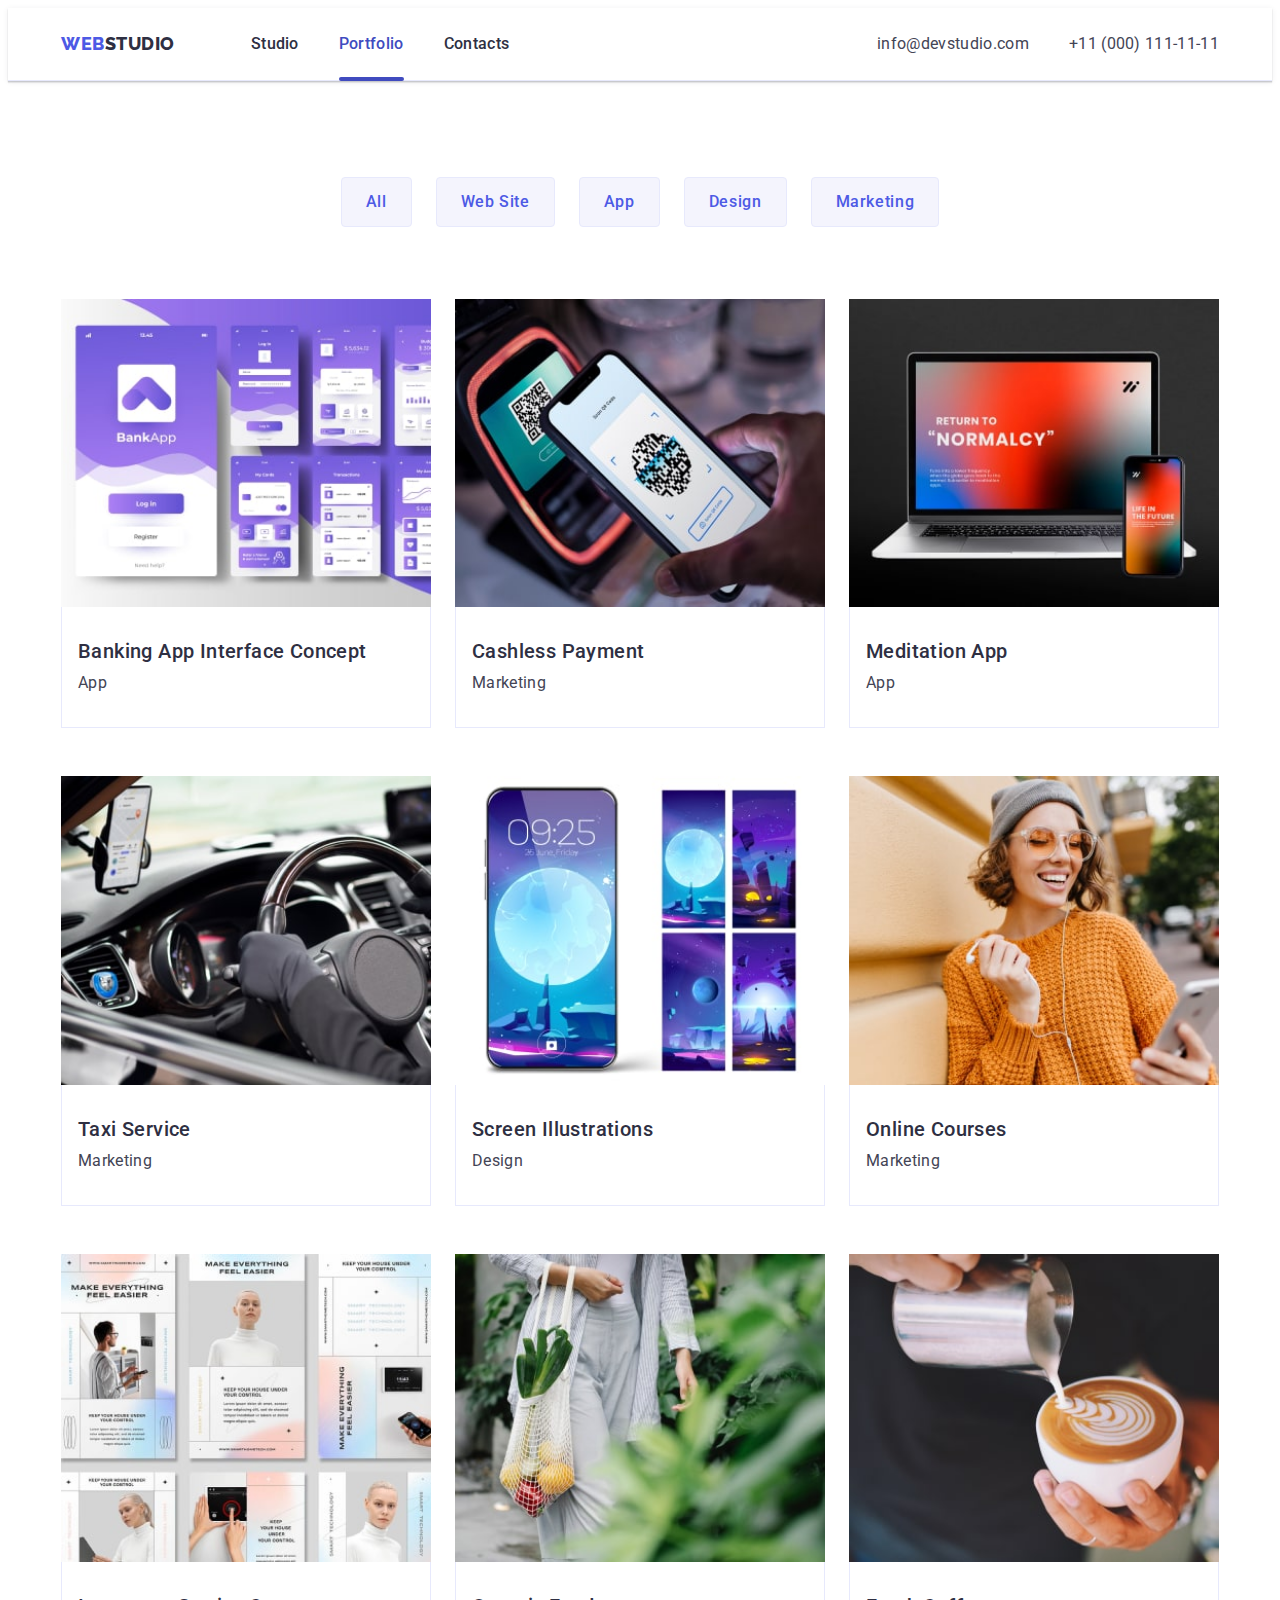
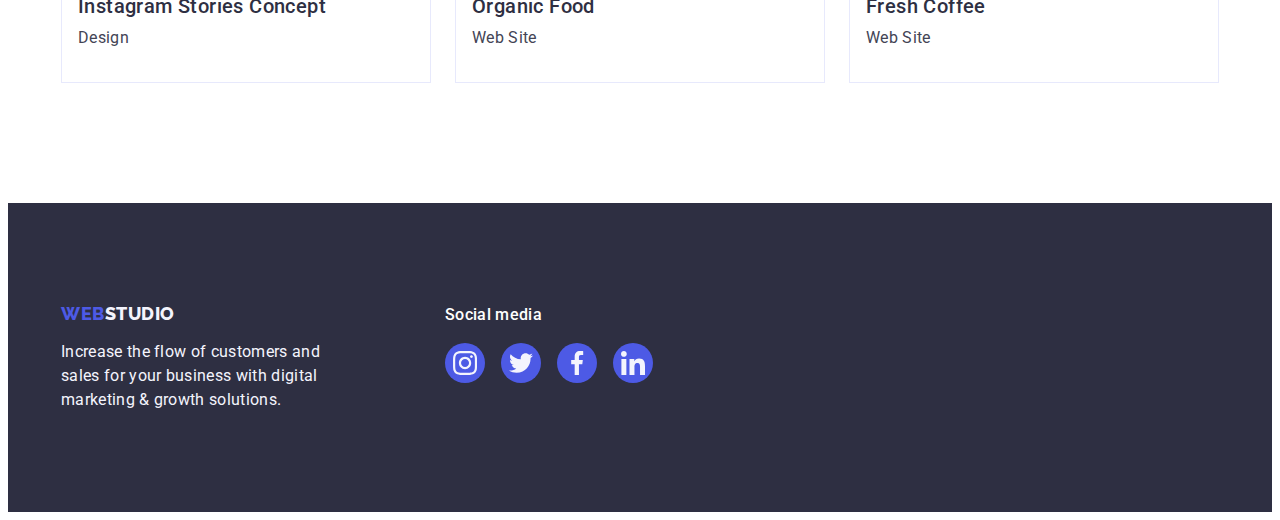
==== portfolio.html @ 7231bb17 "Initial commit" ====
<!DOCTYPE html>
<html lang="en">
  <head>
    <meta charset="UTF-8" />
    <meta http-equiv="X-UA-Compatible" content="IE=edge" />
    <meta name="viewport" content="width=device-width, initial-scale=1.0" />
    <title>Portfolio</title>
    <link
      rel="stylesheet"
      href="https://cdnjs.cloudflare.com/ajax/libs/modern-normalize/2.0.0/modern-normalize.min.css"
      integrity="sha512-4xo8blKMVCiXpTaLzQSLSw3KFOVPWhm/TRtuPVc4WG6kUgjH6J03IBuG7JZPkcWMxJ5huwaBpOpnwYElP/m6wg=="
      crossorigin="anonymous"
      referrerpolicy="no-referrer"
    />
    <link rel="stylesheet" href="./css/styles.css" />
    <link rel="preconnect" href="https://fonts.googleapis.com" />
    <link rel="preconnect" href="https://fonts.gstatic.com" crossorigin />
    <link
      href="https://fonts.googleapis.com/css2?family=Raleway:wght@800&family=Roboto:wght@400;500;700;900&display=swap"
      rel="stylesheet"
    />
  </head>
  <body>
    <!-- header -->
    <header class="header">
      <div class="container header-container">
        <nav class="header-nav">
          <a class="logo-h link" href="./index.html"
            >Web<span class="logo-part">Studio</span></a
          >
          <ul class="nav-list list">
            <li class="nav-item">
              <a class="nav-item-link link" href="./index.html">Studio</a>
            </li>
            <li class="nav-item">
              <a class="nav-item-link current link" href="./portfolio.html"
                >Portfolio</a
              >
            </li>
            <li class="nav-item">
              <a class="nav-item-link link" href="">Contacts</a>
            </li>
          </ul>
        </nav>

        <address class="address">
          <ul class="address-items list">
            <li class="address-item">
              <a class="address-link link" href="mailto:info@devstudio.com"
                >info@devstudio.com</a
              >
            </li>
            <li class="address-item">
              <a class="address-link link" href="tel:+110001111111"
                >+11 (000) 111-11-11</a
              >
            </li>
          </ul>
        </address>
      </div>
    </header>
    <!-- main -->
    <main>
      <section class="sec-images">
        <div class="container portfolio-container">
          <h1 class="visually-hidden">Works</h1>
          <!-- buttons -->
          <ul class="btns-list list">
            <li class="btn-item">
              <button class="btn" type="button">All</button>
            </li>
            <li class="btn-item">
              <button class="btn" type="button">Web Site</button>
            </li>
            <li class="btn-item">
              <button class="btn" type="button">App</button>
            </li>
            <li class="btn-item">
              <button class="btn" type="button">Design</button>
            </li>
            <li class="btn-item">
              <button class="btn" type="button">Marketing</button>
            </li>
          </ul>
          <!-- images -->

          <ul class="images-list list">
            <li class="image-item">
              <a class="image-link link" href="">
                <div class="works-cover-wrap">
                  <img
                    src="./images/purple-app.jpg"
                    alt="Banking App Interface Concept"
                  />
                  <p class="works-cover-text">
                    14 Stylish and User-Friendly App Design Concepts · Task
                    Manager App · Calorie Tracker App · Exotic Fruit Ecommerce
                    App · Cloud Storage App
                  </p>
                </div>
                <div class="name-description">
                  <h2 class="name-image">Banking App Interface Concept</h2>
                  <p class="image-description">App</p>
                </div>
              </a>
            </li>

            <li class="image-item">
              <a class="image-link link" href="">
                <div class="works-cover-wrap">
                  <img
                    src="./images/qrcode.jpg"
                    alt="Banking App Interface Concept"
                  />
                  <p class="works-cover-text">
                    14 Stylish and User-Friendly App Design Concepts · Task
                    Manager App · Calorie Tracker App · Exotic Fruit Ecommerce
                    App · Cloud Storage App
                  </p>
                </div>
                <div class="name-description">
                  <h2 class="name-image">Cashless Payment</h2>
                  <p class="image-description">Marketing</p>
                </div>
              </a>
            </li>

            <li class="image-item">
              <a class="image-link link" href="">
                <div class="works-cover-wrap">
                  <img
                    src="./images/meditation-app.jpg"
                    alt="Banking App Interface Concept"
                  />
                  <p class="works-cover-text">
                    14 Stylish and User-Friendly App Design Concepts · Task
                    Manager App · Calorie Tracker App · Exotic Fruit Ecommerce
                    App · Cloud Storage App
                  </p>
                </div>
                <div class="name-description">
                  <h2 class="name-image">Meditation App</h2>
                  <p class="image-description">App</p>
                </div>
              </a>
            </li>

            <li class="image-item">
              <a class="image-link link" href="">
                <div class="works-cover-wrap">
                  <img
                    src="./images/taxi.jpg"
                    alt="Banking App Interface Concept"
                  />
                  <p class="works-cover-text">
                    14 Stylish and User-Friendly App Design Concepts · Task
                    Manager App · Calorie Tracker App · Exotic Fruit Ecommerce
                    App · Cloud Storage App
                  </p>
                </div>
                <div class="name-description">
                  <h2 class="name-image">Taxi Service</h2>
                  <p class="image-description">Marketing</p>
                </div>
              </a>
            </li>

            <li class="image-item">
              <a class="image-link link" href="">
                <div class="works-cover-wrap">
                  <img
                    src="./images/blue-app.jpg"
                    alt="Banking App Interface Concept"
                  />
                  <p class="works-cover-text">
                    14 Stylish and User-Friendly App Design Concepts · Task
                    Manager App · Calorie Tracker App · Exotic Fruit Ecommerce
                    App · Cloud Storage App
                  </p>
                </div>
                <div class="name-description">
                  <h2 class="name-image">Screen Illustrations</h2>
                  <p class="image-description">Design</p>
                </div>
              </a>
            </li>

            <li class="image-item">
              <a class="image-link link" href="">
                <div class="works-cover-wrap">
                  <img
                    src="./images/women.jpg"
                    alt="Banking App Interface Concept"
                  />
                  <p class="works-cover-text">
                    14 Stylish and User-Friendly App Design Concepts · Task
                    Manager App · Calorie Tracker App · Exotic Fruit Ecommerce
                    App · Cloud Storage App
                  </p>
                </div>
                <div class="name-description">
                  <h2 class="name-image">Online Courses</h2>
                  <p class="image-description">Marketing</p>
                </div>
              </a>
            </li>

            <li class="image-item">
              <a class="image-link link" href="">
                <div class="works-cover-wrap">
                  <img
                    src="./images/inst.jpg"
                    alt="Banking App Interface Concept"
                  />
                  <p class="works-cover-text">
                    14 Stylish and User-Friendly App Design Concepts · Task
                    Manager App · Calorie Tracker App · Exotic Fruit Ecommerce
                    App · Cloud Storage App
                  </p>
                </div>
                <div class="name-description">
                  <h2 class="name-image">Instagram Stories Concept</h2>
                  <p class="image-description">Design</p>
                </div>
              </a>
            </li>

            <li class="image-item">
              <a class="image-link link" href="">
                <div class="works-cover-wrap">
                  <img
                    src="./images/organic-products.jpg"
                    alt="Banking App Interface Concept"
                  />
                  <p class="works-cover-text">
                    14 Stylish and User-Friendly App Design Concepts · Task
                    Manager App · Calorie Tracker App · Exotic Fruit Ecommerce
                    App · Cloud Storage App
                  </p>
                </div>
                <div class="name-description">
                  <h2 class="name-image">Organic Food</h2>
                  <p class="image-description">Web Site</p>
                </div>
              </a>
            </li>

            <li class="image-item">
              <a class="image-link link" href="">
                <div class="works-cover-wrap">
                  <img
                    src="./images/coffee.jpg"
                    alt="Banking App Interface Concept"
                  />
                  <p class="works-cover-text">
                    14 Stylish and User-Friendly App Design Concepts · Task
                    Manager App · Calorie Tracker App · Exotic Fruit Ecommerce
                    App · Cloud Storage App
                  </p>
                </div>
                <div class="name-description">
                  <h2 class="name-image">Fresh Coffee</h2>
                  <p class="image-description">Web Site</p>
                </div>
              </a>
            </li>
          </ul>
        </div>
      </section>
    </main>
    <!-- footer -->
    <footer class="footer">
      <div class="container footer-container">
        <div class="title-par-footer">
          <a class="logo link logo-footer" href="./index.html"
            >Web<span class="logo-part fter">Studio</span></a
          >
          <p class="footer-title">
            Increase the flow of customers and sales for your business with
            digital marketing & growth solutions.
          </p>
        </div>

        <div class="footer-media">
          <p class="soc-media">Social media</p>
          <ul class="footer-links-list list">
            <li class="footer-links-item">
              <a
                class="footer-links-link"
                href=""
                target="_blank"
                rel="noopener no-referrer"
              >
                <svg class="soc-icon" width="24" height="24">
                  <use href="./images/icons.svg#icon-instagram"></use>
                </svg>
              </a>
            </li>
            <li class="footer-links-item">
              <a
                class="footer-links-link"
                href=""
                target="_blank"
                rel="noopener no-referrer"
              >
                <svg class="soc-icon" width="24" height="24">
                  <use href="./images/icons.svg#icon-twitter"></use>
                </svg>
              </a>
            </li>
            <li class="footer-links-item">
              <a
                class="footer-links-link"
                href=""
                target="_blank"
                rel="noopener no-referrer"
              >
                <svg class="soc-icon" width="24" height="24">
                  <use href="./images/icons.svg#icon-facebook"></use>
                </svg>
              </a>
            </li>
            <li class="footer-links-item">
              <a
                class="footer-links-link"
                href=""
                target="_blank"
                rel="noopener no-referrer"
              >
                <svg class="soc-icon" width="24" height="24">
                  <use href="./images/icons.svg#icon-linkedin"></use>
                </svg>
              </a>
            </li>
          </ul>
        </div>
      </div>
    </footer>
    <script src="./js/modal.js"></script>
  </body>
</html>
---- css/styles.css ----
:root {
  --btn-color: #404bbf;
  --iris-color: #4d5ae5;
  --navi-blue-color: #2e2f42;
  --cloud-color: #f4f4fd;
  --slate-color: #434455;
}

body {
  font-family: "Roboto", sans-serif;
  background-color: #ffffff;
  color: var(--slate-color);
}

p,
h1,
h2,
h3,
h4,
h5,
h6 {
  margin: 0;
}

ul,
ol {
  margin: 0;
  padding: 0;
}

img {
  display: block;
  min-width: 100%;
  height: auto;
}

.section {
  padding-top: 120px;
  padding-bottom: 120px;
}

.logo-h {
  font-family: "Raleway", sans-serif;
  font-style: normal;
  font-weight: 800;
  font-size: 18px;
  line-height: 1.17em;
  /* identical to box height, or 117% */
  display: flex;
  flex-direction: row;
  align-items: center;
  letter-spacing: 0.03em;
  text-transform: uppercase;
  color: var(--iris-color);
}

span {
  font-family: "Raleway";
  font-style: normal;
  font-weight: 800;
  font-size: 18px;
  line-height: 1.17em;
  /* identical to box height, or 117% */
  display: flex;
  flex-direction: row;
  align-items: center;
  gap: 30px;
  letter-spacing: 0.03em;
  text-transform: uppercase;
  color: var(--navi-blue-color);
}

.list {
  list-style: none;
}

.link {
  text-decoration: none;
}

.container {
  width: 1158px;
  padding-left: 15px;
  padding-right: 15px;
  margin: 0 auto;
}

/*-3-3-3-3-3-3-3-3-3- HEADER */

.header-container {
  display: flex;
  align-items: center;
}

.header {
  /* position: fixed;
  width: 100%;
  background-color: #fcfcfc;
  z-index: 1; */
  border-bottom: 1px solid #e7e9fc;
  box-shadow: 0px 2px 1px rgba(46, 47, 66, 0.08),
    0px 1px 1px rgba(46, 47, 66, 0.16), 0px 1px 6px rgba(46, 47, 66, 0.08);
}

.header-nav {
  display: flex;
  align-items: center;
}

.logo-h {
  margin-right: 76px;
}

.nav-list {
  display: flex;
  align-items: center;
}

.nav-item:not(:last-child) {
  margin-right: 40px;
}

.nav-item-link {
  font-weight: 500;
  font-size: 16px;
  line-height: 150%; /* 24/16 */
  /* identical to box height, or 150% */
  letter-spacing: 0.02em;
  color: var(--navi-blue-color);
  display: flex;
  padding: 24px 0;
  position: relative;
  color: var(--navi-blue-color);
  color: 250ms cubic-bezier(0.4, 0, 0.2, 1);
  transition: color 250ms cubic-bezier(0.4, 0, 0.2, 1);
}

.nav-item-link.current {
  color: #404bbf;
}

.nav-item-link.current::after {
  content: "";
  width: 100%;
  position: absolute;
  left: 0;
  bottom: -1px;
  height: 4px;
  background-color: #404bbf;
  border-radius: 2px;
}

.nav-item-link:hover {
  color: var(--btn-color);
}

.nav-item-link:focus {
  color: var(--btn-color);
}

.address {
  font-style: normal;
  margin-left: auto;
}

.address-items {
  display: flex;
  flex-direction: row;
  align-items: center;
  gap: 40px;
}

.address-link {
  font-style: normal;
  font-size: 16px;
  line-height: 1.5em;
  /* identical to box height, or 150% */
  letter-spacing: 0.02em;
  color: var(--slate-color);
  padding: 24px 0;
  transition: color 250ms cubic-bezier(0.4, 0, 0.2, 1);
}

.address-link:hover {
  color: var(--btn-color);
}

.address-link:focus {
  color: var(--btn-color);
}

/* -1-1-1-1-1-1-1-1-1-1- HERO */

.hero {
  /* background-color: var(--navi-blue-color); */
  background-image: linear-gradient(
      rgba(46, 47, 66, 0.7),
      rgba(46, 47, 66, 0.7)
    ),
    url(../images/people-office.jpg);

  background-position: center;
  background-repeat: no-repeat;
  background-size: cover;
  max-width: 1440px;
}

.section.hero {
  padding: 188px 0;
  margin: 0 auto;
}

.hero-title {
  /* background-color: var(--navi-blue-color); */
  font-style: normal;
  font-weight: 700;
  font-size: 56px;
  line-height: 107%;
  letter-spacing: 0.02em;
  color: #ffffff;
  margin: 0 auto;
  margin-bottom: 48px;
  display: flex;
  justify-content: center;
  text-align: center;
  max-width: 496px;
}

.hero-btn {
  font-family: "Roboto", sans-serif;
  font-weight: 500;
  font-size: 16px;
  line-height: 1.5em;
  letter-spacing: 0.04em;
  color: #ffffff;
  background: var(--iris-color);
  cursor: pointer;
  display: flex;
  text-align: center;
  margin: 0 auto;
  padding: 16px 32px;
  box-shadow: 0px 4px 4px rgba(0, 0, 0, 0.15);
  border-radius: 4px;
  border: none;
  display: block;
  min-width: 169px;
  height: 56px;
  transition: background-color 250ms cubic-bezier(0.4, 0, 0.2, 1);
}

.hero-btn:hover {
  background-color: #404bbf;
}

.hero-btn:focus {
  background-color: #404bbf;
}

/* !_!_____OUR FEATURES */

.visually-hidden {
  position: absolute;
  width: 1px;
  height: 1px;
  margin: -1px;
  border: 0;
  padding: 0;
  white-space: nowrap;
  clip-path: inset(100%);
  clip: rect(0 0 0 0);
  overflow: hidden;
}

.features-list {
  display: flex;
  flex-direction: row;
  gap: 24px;
}

.features-list-item {
  gap: 24px;
  width: calc((100% - 72px) / 4);
}

.features-cont-icon {
  display: flex;
  align-items: center;
  justify-content: center;
  height: 112px;
  background-color: #f4f4fd;
  border-radius: 4px;
  margin-bottom: 8px;
}

.feature-name {
  font-weight: 500;
  font-size: 20px;
  line-height: 1.2em;
  /* identical to box height, or 120% */
  letter-spacing: 0.02em;
  color: var(--navi-blue-color);
  margin-bottom: 8px;
}

.feature-description {
  font-size: 16px;
  line-height: 1.5em;
  /* or 150% */
  letter-spacing: 0.02em;
  color: var(--slate-color);
}

/*-3-3-3-3-3-3-3-3- WHAT ARE WE DOING */

.section-eg {
  padding-bottom: 120px;
}

.eg-title {
  margin-bottom: 72px;
}

.eg-list {
  display: flex;
  gap: 24px;
}

.eg-item {
  width: calc((100% - 48px) / 3);
}

.eg-title {
  font-weight: 700;
  font-size: 36px;
  line-height: 1.11em;
  /* identical to box height, or 111% */
  letter-spacing: 0.02em;
  text-transform: capitalize;
  color: var(--navi-blue-color);
  text-align: center;
}

/* -3-3-3-3-3-3-3-3-3-OUR TAEM */

.our-team-title {
  font-weight: 700;
  font-size: 36px;
  line-height: 1.11em;
  /* identical to box height, or 111% */
  letter-spacing: 0.02em;
  text-transform: capitalize;
  color: var(--navi-blue-color);
  text-align: center;
  margin-bottom: 72px;
}

.our-team-list {
  display: flex;
  flex-direction: row;
  gap: 24px;
}

.our-team-item {
  background-color: #ffffff;
  width: calc((100% - 72px) / 4);
  box-shadow: 0px 1px 6px rgba(46, 47, 66, 0.08),
    0px 1px 1px rgba(46, 47, 66, 0.16), 0px 2px 1px rgba(46, 47, 66, 0.08);
  border-radius: 0px 0px 4px 4px;
}

.our-team {
  background-color: #f4f4fd;
}

.our-team-name {
  font-weight: 500;
  font-size: 20px;
  line-height: 1.2em;
  /* identical to box height, or 120% */
  letter-spacing: 0.02em;
  color: var(--navi-blue-color);
  margin-bottom: 8px;
}

.name-d-ion {
  display: flex;
  text-align: center;
  flex-direction: column;
  padding: 32px 16px 8px 16px;
}

.our-team-job {
  font-size: 16px;
  line-height: 1.5em;
  /* identical to box height, or 150% */
  letter-spacing: 0.02em;
  color: var(--slate-color);
}

.soc-media-list {
  display: flex;
  gap: 16px;
  /* gap: 24px; */
  justify-content: center;
  margin: 0px 16px 32px 16px;
  padding-top: 24px;
  /* padding-top: 8px; */
}

.soc-media-link {
  width: 40px;
  height: 40px;
  background-color: var(--iris-color);
  border-radius: 50%;
  display: flex;
  align-items: center;
  justify-content: center;
  transition: background-color 250ms cubic-bezier(0.4, 0, 0.2, 1);
}

.soc-media-link:hover {
  background-color: #404bbf;
}

.soc-media-link:focus {
  background-color: #404bbf;
}

.soc-icon {
  fill: var(--cloud-color);
}

/* -5-5-5-5-5-5-5-5-5-5-Customers */

.customers {
  padding-top: 120px;
  padding-bottom: 120px;
}

.customers-title {
  font-weight: 700;
  font-size: 36px;
  line-height: 1.11em;
  /* identical to box height, or 111% */
  letter-spacing: 0.02em;
  text-transform: capitalize;
  color: var(--navi-blue-color);
  text-align: center;
  margin-bottom: 72px;
}

.customers-list {
  display: flex;
  gap: 24px;
}

.customers-item {
  height: 88px;
  width: calc((100% - 120px) / 6);
  transition: background-color 250ms cubic-bezier(0.4, 0, 0.2, 1);
}
.customer-link {
  width: 100%;
  height: 100%;
  border: 1px solid #8e8f99;
  border-radius: 4px;
  display: flex;
  align-items: center;
  justify-content: center;
  color: #8e8f99;
  transition: border-color 250ms cubic-bezier(0.4, 0, 0.2, 1),
    color 250ms cubic-bezier(0.4, 0, 0.2, 1);
}

.customer-link:hover {
  color: #404bbf;
  border-color: #404bbf;
}

.customer-link:focus {
  color: #404bbf;
  border-color: #404bbf;
}

.customer-icon {
  fill: currentColor;
}

/** ----------------------------FOOTER */

.footer {
  background: var(--navi-blue-color);
  padding: 100px 0;
}

.footer-container {
  display: flex;
  flex-direction: row;
  text-align: left;
  align-items: baseline;
}

.title-par-footer {
  margin-right: 120px;
}

.logo {
  font-family: "Raleway", sans-serif;
  font-style: normal;
  font-weight: 800;
  font-size: 18px;
  line-height: 1.17em;
  /* identical to box height, or 117% */
  letter-spacing: 0.03em;
  text-transform: uppercase;
  color: var(--iris-color);
}

.logo-footer {
  margin-bottom: 16px;
  display: inline-block;
}

.fter {
  color: #f4f4fd;
  display: inline-block;
  margin: 0;
}

.footer-title {
  line-height: 1.5;
  /* or 150% */
  letter-spacing: 0.02em;
  color: var(--cloud-color);
  max-width: 264px;
}

.footer-media {
  align-items: baseline;
}

.soc-media {
  font-weight: 500;
  font-size: 16px;
  line-height: 1.5;
  /* identical to box height, or 150% */
  letter-spacing: 0.02em;
  color: #ffffff;
  margin-bottom: 16px;
}

.footer-links-list {
  display: flex;
  gap: 16px;
}

.footer-links-item {
  width: 40px;
  height: 40px;
}

.footer-links-link {
  width: 100%;
  height: 100%;
  background-color: var(--iris-color);
  border-radius: 50%;
  display: flex;
  align-items: center;
  justify-content: center;
  transition: background-color 250ms cubic-bezier(0.4, 0, 0.2, 1);
}

.footer-links-link:hover {
  background-color: #31d0aa;
}

.footer-links-link:focus {
  background-color: #31d0aa;
}

/* _$_$_$_$_$_$_$_$_$_$_ADDITIONAL INFO FOR PORTFOLIO */

.sec-images {
  padding: 96px 0 120px 0;
}

.btn {
  font-family: "Roboto", sans-serif;
  background-color: var(--cloud-color);
  font-weight: 500;
  font-size: 16px;
  line-height: 1.5;
  /* identical to box height, or 150% */
  color: #ffffff;
  letter-spacing: 0.04em;
  color: var(--iris-color);
  cursor: pointer;
  padding: 12px 24px;
  border-radius: 4px;
  border: none;
  border: 1px solid #e7e9fc;
  display: block;
  justify-content: center;
  align-items: center;
  margin: 0 auto;
  transition: color 250ms cubic-bezier(0.4, 0, 0.2, 1),
    background-color 250ms cubic-bezier(0.4, 0, 0.2, 1),
    border-color 250ms cubic-bezier(0.4, 0, 0.2, 1),
    box-shadow 250ms cubic-bezier(0.4, 0, 0.2, 1);
}

.btn:hover {
  color: #ffffff;
  background-color: #404bbf;
  border: 1px solid transparent;
  box-shadow: 0px 3px 1px rgba(0, 0, 0, 0.1), 0px 2px 1px rgba(0, 0, 0, 0.08),
    0px 2px 2px rgba(0, 0, 0, 0.12);
}

.btn:focus {
  color: #ffffff;
  background-color: #404bbf;
  border: 1px solid transparent;
  box-shadow: 0px 3px 1px rgba(0, 0, 0, 0.1), 0px 2px 1px rgba(0, 0, 0, 0.08),
    0px 2px 2px rgba(0, 0, 0, 0.12);
}

.btns-list {
  display: flex;
  justify-content: center;
  align-items: center;
  gap: 24px;
  margin-bottom: 72px;
}

.images-list {
  display: flex;
  flex-wrap: wrap;
  column-gap: 24px;
  row-gap: 48px;
}

.image-item {
  width: calc((100% - 48px) / 3);
  position: relative;
}

.image-item:hover {
  box-shadow: 0px 1px 6px rgba(46, 47, 66, 0.08),
    0px 1px 1px rgba(46, 47, 66, 0.16), 0px 2px 1px rgba(46, 47, 66, 0.08);
}

.image-item:hover .works-cover-text {
  transform: translateY(0);
}

.image-item:focus .works-cover-text {
  transform: translateY(0);
}

.image-link {
  display: block;
  transition: box-shadow 250ms cubic-bezier(0.4, 0, 0.2, 1);
}

.image-link:hover {
  box-shadow: 0px 1px 6px rgba(46, 47, 66, 0.08),
    0px 1px 1px rgba(46, 47, 66, 0.16), 0px 2px 1px rgba(46, 47, 66, 0.08);
}

.image-link:focus {
  box-shadow: 0px 1px 6px rgba(46, 47, 66, 0.08),
    0px 1px 1px rgba(46, 47, 66, 0.16), 0px 2px 1px rgba(46, 47, 66, 0.08);
}

.image-link:hover .works-cover-text {
  transform: translateY(0%);
}

.image-link:focus .works-cover-text {
  transform: translateY(0%);
}

.works-cover-wrap {
  position: relative;
  overflow: hidden;
}

.works-cover-text {
  position: absolute;
  top: 0;
  font-size: 16px;
  line-height: 1.5;
  /* or 150% */
  letter-spacing: 0.02em;
  color: #f4f4fd;
  padding: 40px 32px;
  background-color: var(--iris-color);
  /* background-color: #4d5ae5d8; */
  height: 100%;
  transform: translateY(100%);
  transition: transform 250ms cubic-bezier(0.4, 0, 0.2, 1);
}

.name-description {
  padding: 32px 16px;
  border: 1px solid #e7e9fc;
  border-top: none;
}

.name-image {
  font-weight: 500;
  font-size: 20px;
  line-height: 1.2;
  /* identical to box height, or 120% */
  letter-spacing: 0.02em;
  color: var(--navi-blue-color);
  margin-bottom: 8px;
}

.image-description {
  line-height: 1.5;
  /* identical to box height, or 150% */
  letter-spacing: 0.02em;
  color: var(--slate-color);
}

/* -!-!-!-!-!-!_!_!_!_!_!_BACKDROP */

.backdrop {
  position: fixed;
  width: 100%;
  height: 100%;
  background-color: transition background-color 250ms
    cubic-bezier(0.4, 0, 0.2, 1);
  top: 0;
  transition: opacity 250ms linear, visibility 250ms linear;
  background-color: rgba(46, 47, 66, 0.4);
  transition: opacity 250ms cubic-bezier(0.4, 0, 0.2, 1),
    visibility 250ms cubic-bezier(0.4, 0, 0.2, 1);
}

.modal {
  position: absolute;
  width: 408px;
  min-height: 584px;
  left: 50%;
  top: 50%;
  transform: translate(-50%, -50%) scale(1);
  transition: transform 250ms linear;
  /* DAIRY */
  background: #fcfcfc;
  box-shadow: 0px 1px 1px rgba(0, 0, 0, 0.14), 0px 1px 3px rgba(0, 0, 0, 0.12),
    0px 2px 1px rgba(0, 0, 0, 0.2);
  border-radius: 4px;
  padding: 24px;
  transition: transform 250ms cubic-bezier(0.4, 0, 0.2, 1);
}

.backdrop.is-hidden .modal {
  transform: translate(-50%, -50%) scale(0);
}

.modal-close {
  width: 24px;
  height: 24px;
  background: #e7e9fc;
  border: 1px solid rgba(0, 0, 0, 0.1);
  border-radius: 50%;
  display: block;
  margin-left: auto;
  display: flex;
  align-items: center;
  justify-content: center;
  position: absolute;
  top: 24px;
  right: 24px;
  padding: 0;
  cursor: pointer;
  transition: background-color 250ms cubic-bezier(0.4, 0, 0.2, 1),
    border 250ms cubic-bezier(0.4, 0, 0.2, 1);
}

.modal-close:hover {
  background-color: #404bbf;
  border: none;
}

.modal-close:focus {
  background-color: #404bbf;
  border: none;
}

.is-hidden {
  visibility: hidden;
  opacity: 0;
  pointer-events: none;
}

.close-icon {
  transition: fill 250ms cubic-bezier(0.4, 0, 0.2, 1);
}

.modal-close:hover .close-icon {
  fill: #ffffff;
}

.modal-close:focus .close-icon {
  fill: #ffffff;
}
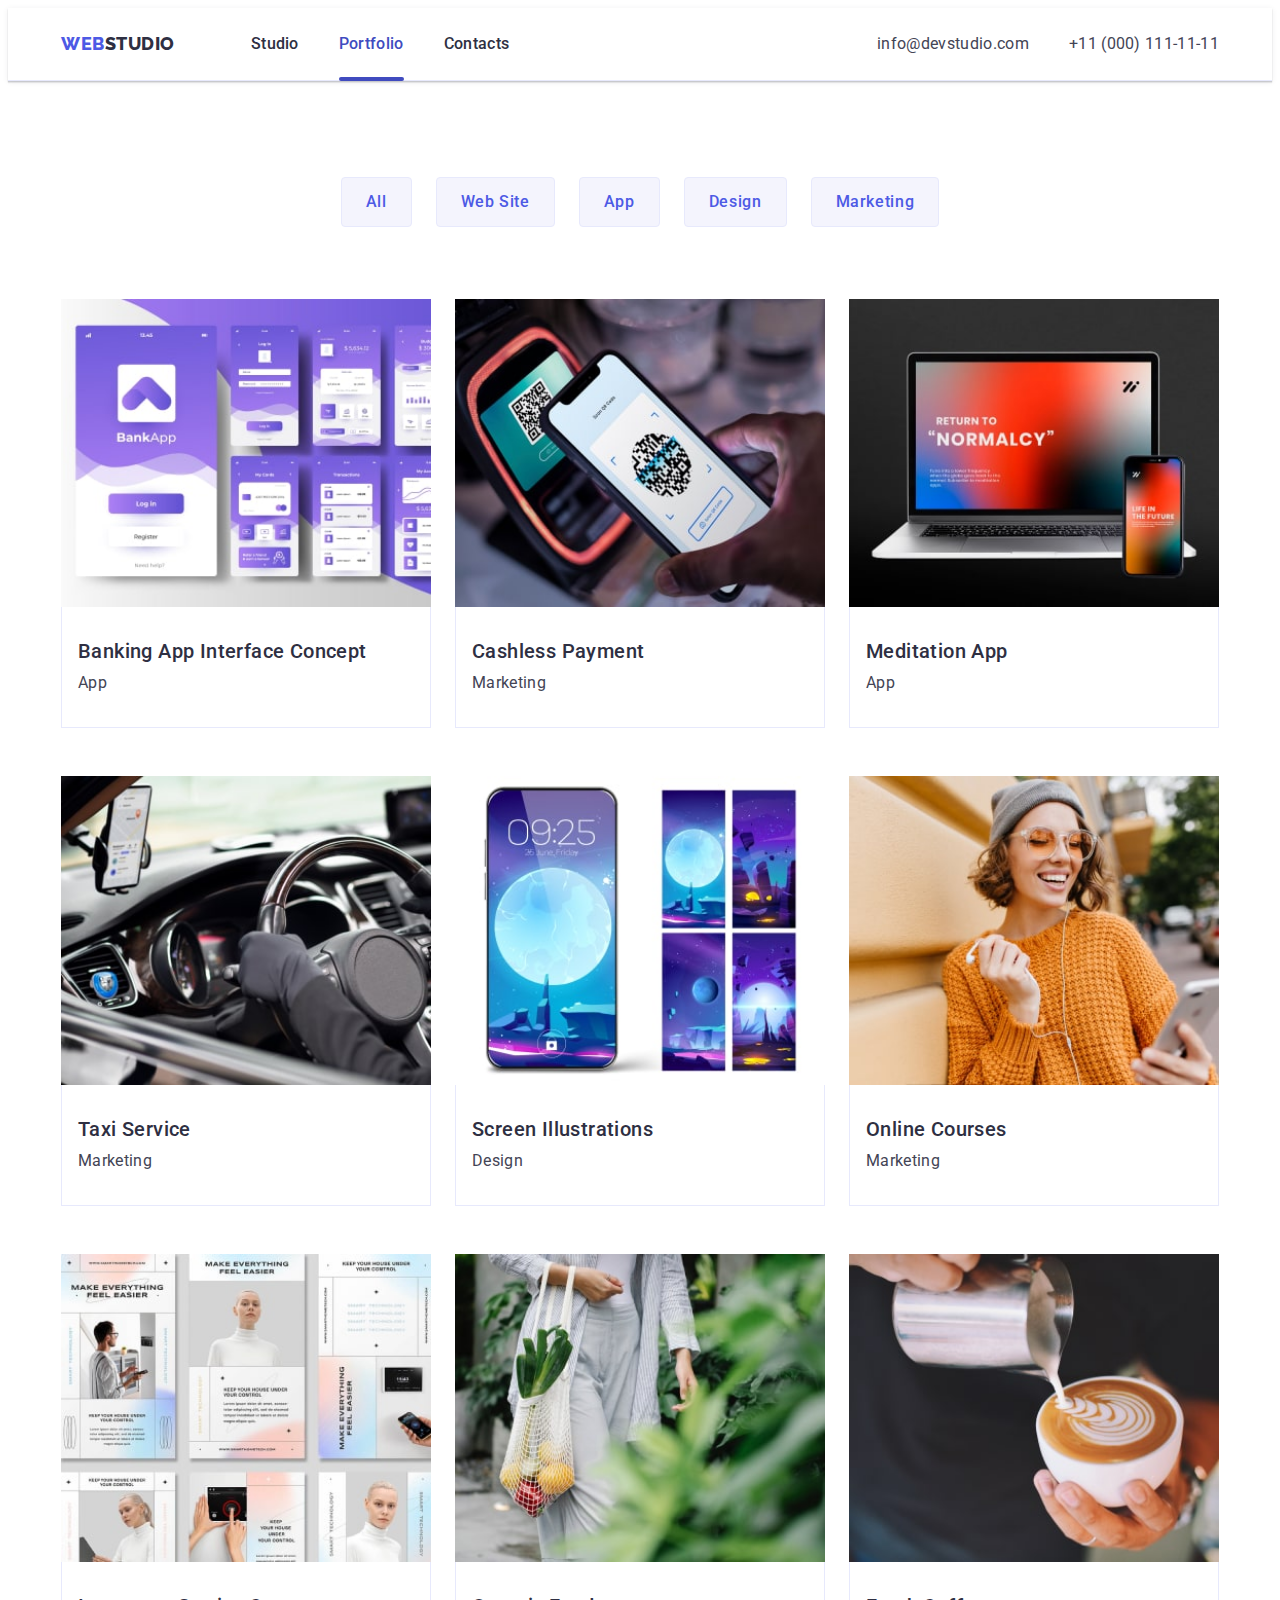
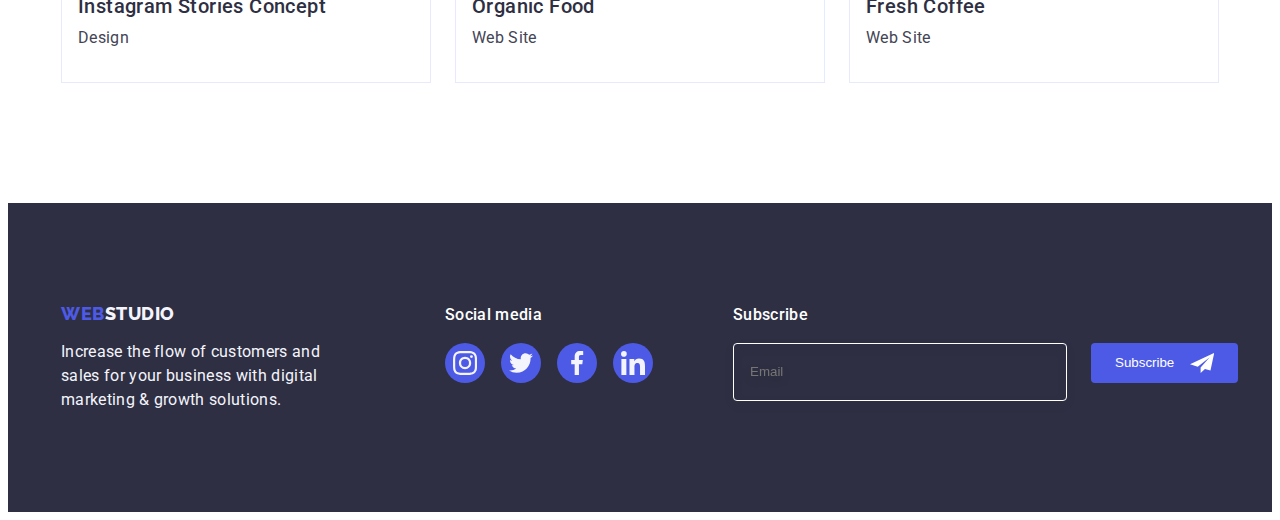
==== commit 9be5d6f4: "fix6 2" ====
--- a/portfolio.html
+++ b/portfolio.html
@@ -334,6 +334,28 @@
             </li>
           </ul>
         </div>
+        <div class="footer-form">
+          <p class="sub-form">Subscribe</p>
+          <div class="form-field">
+            <form>
+              <label class="footer-label">
+                <input
+                  class="footer-input"
+                  type="email"
+                  name="email"
+                  placeholder="Email"
+                />
+              </label>
+
+              <button class="subscribe" type="submit">
+                Subscribe
+                <svg class="plane" width="24" height="24">
+                  <use href="./images/icons.svg#icon-icon_send"></use>
+                </svg>
+              </button>
+            </form>
+          </div>
+        </div>
       </div>
     </footer>
     <script src="./js/modal.js"></script>
--- a/css/styles.css
+++ b/css/styles.css
@@ -54,7 +54,7 @@
   color: var(--iris-color);
 }
 
-span {
+a > span {
   font-family: "Raleway";
   font-style: normal;
   font-weight: 800;
@@ -576,6 +576,56 @@
 
 .footer-links-link:focus {
   background-color: #31d0aa;
+}
+
+.footer-form {
+  margin-left: 80px;
+}
+
+.form-field {
+  display: flex;
+  flex-direction: row;
+}
+
+.form-field input {
+  background-color: transparent;
+  border: none;
+  width: 300px;
+  height: 40px;
+  border: 1px solid #ffffff;
+  padding: 8px 16px;
+  border-radius: 4px;
+  outline: none;
+}
+
+.sub-form {
+  font-weight: 500;
+  font-size: 16px;
+  line-height: 1.5;
+  /* identical to box height, or 150% */
+  letter-spacing: 0.02em;
+  color: #ffffff;
+  margin-bottom: 16px;
+}
+
+.footer-label {
+  filter: drop-shadow(0px 4px 4px rgba(0, 0, 0, 0.15));
+  border-radius: 4px;
+}
+
+.subscribe {
+  display: inline-flex;
+  align-items: center;
+  position: absolute;
+  margin-left: 24px;
+  flex-direction: row;
+  justify-content: center;
+  padding: 8px 24px;
+  gap: 16px;
+  background: #4d5ae5;
+  border-radius: 4px;
+  color: #ffffff;
+  border-style: none;
 }
 
 /* _$_$_$_$_$_$_$_$_$_$_ADDITIONAL INFO FOR PORTFOLIO */
@@ -808,3 +858,122 @@
 .modal-close:focus .close-icon {
   fill: #ffffff;
 }
+
+.modal-title {
+  margin-top: 48px;
+  font-weight: 500;
+  font-size: 16px;
+  line-height: 1.5;
+  /* identical to box height, or 150% */
+  text-align: center;
+  letter-spacing: 0.02em;
+  color: #2e2f42;
+  margin-bottom: 16px;
+}
+
+.modal-form {
+  position: relative;
+  margin-bottom: 10px;
+}
+
+.input-label {
+  margin-bottom: 40px;
+}
+
+.input-label input {
+  border: 1px solid rgba(46, 47, 66, 0.4);
+  border-radius: 4px;
+}
+
+.input-label {
+  font-size: 12px;
+  line-height: 1.17;
+  /* identical to box height, or 117% */
+  letter-spacing: 0.04em;
+  color: #8e8f99;
+  display: block;
+  margin-bottom: 4px;
+}
+
+.modal-input {
+  width: 100%;
+  height: 40px;
+  border: 1px solid rgba(46, 47, 66, 0.4);
+  border-radius: 4px;
+  padding-left: 38px;
+  outline: transparent;
+}
+
+.modal-input:focus {
+  transition: border-color 250ms cubic-bezier(0.4, 0, 0.2, 1);
+  border-color: var(--iris-color);
+}
+
+.modal-input:focus + .modal-icon {
+  transition: fill 250ms cubic-bezier(0.4, 0, 0.2, 1);
+  fill: var(--iris-color);
+}
+
+.input-wrap {
+  position: relative;
+  margin-bottom: 8px;
+}
+
+.modal-icon {
+  position: absolute;
+  left: 19px;
+  top: 50%;
+  transform: translateY(-50%);
+}
+
+.modal-comment {
+  width: 100%;
+  height: 120px;
+  padding: 8px;
+  border: 1px solid rgba(46, 47, 66, 0.4);
+  border-radius: 4px;
+  resize: none;
+  outline: transparent;
+}
+
+.modal-comment::placeholder {
+  font-size: 12px;
+  line-height: 1.17;
+  /* identical to box height, or 117% */
+  letter-spacing: 0.04em;
+  color: rgba(46, 47, 66, 0.4);
+  margin-left: 8px;
+}
+
+.modal-comment:focus {
+  transition: border 250ms cubic-bezier(0.4, 0, 0.2, 1);
+  border-color: var(--iris-color);
+}
+
+.btn-send {
+  color: #ffffff;
+  border: none;
+  background: #4d5ae5;
+  box-shadow: 0px 4px 4px rgba(0, 0, 0, 0.15);
+  border-radius: 4px;
+  padding: 16px 32px;
+  cursor: pointer;
+  transition: background-color 250ms cubic-bezier(0.4, 0, 0.2, 1);
+}
+
+.btn-send:hover {
+  transition: background-color 250ms cubic-bezier(0.4, 0, 0.2, 1),
+    border 250ms cubic-bezier(0.4, 0, 0.2, 1);
+  background-color: #404bbf;
+}
+
+.btn-send:focus {
+  transition: background-color 250ms cubic-bezier(0.4, 0, 0.2, 1),
+    border 250ms cubic-bezier(0.4, 0, 0.2, 1);
+  background-color: #404bbf;
+}
+
+.send-container {
+  display: flex;
+  justify-content: center;
+}
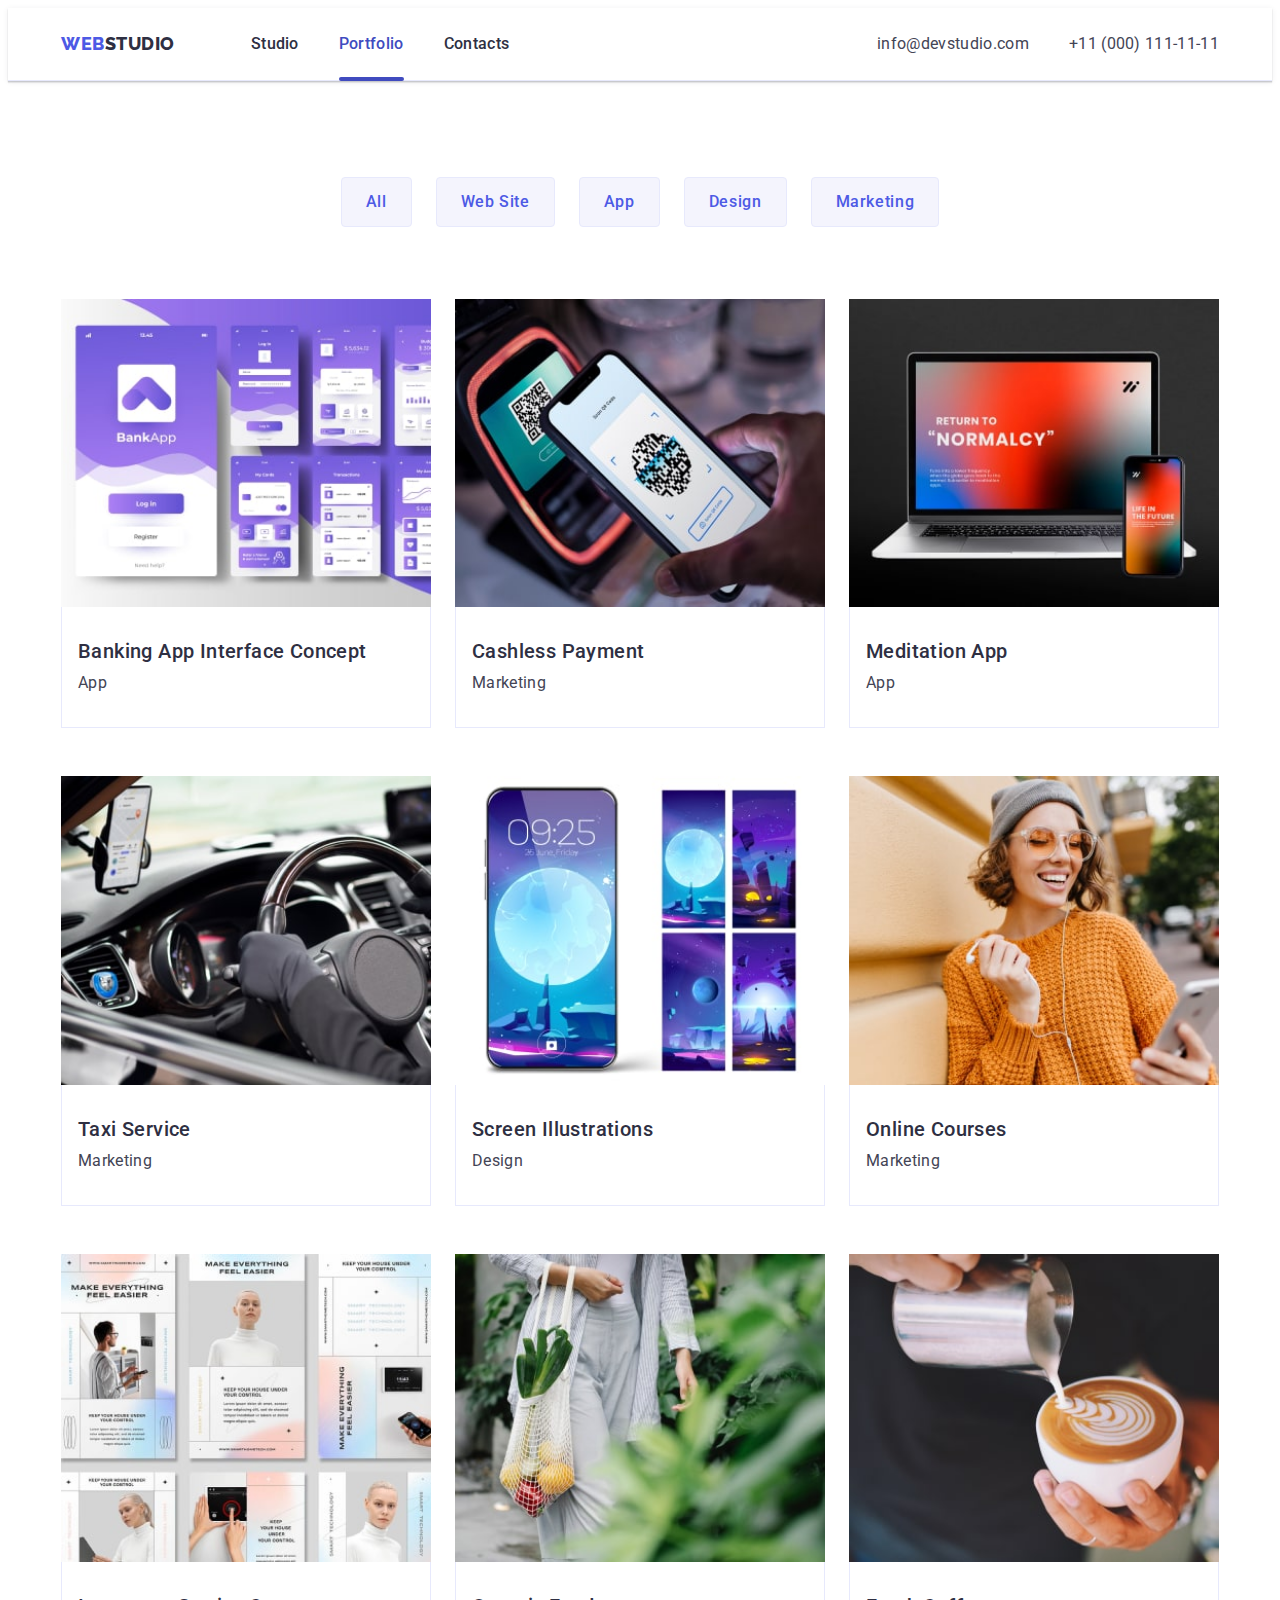
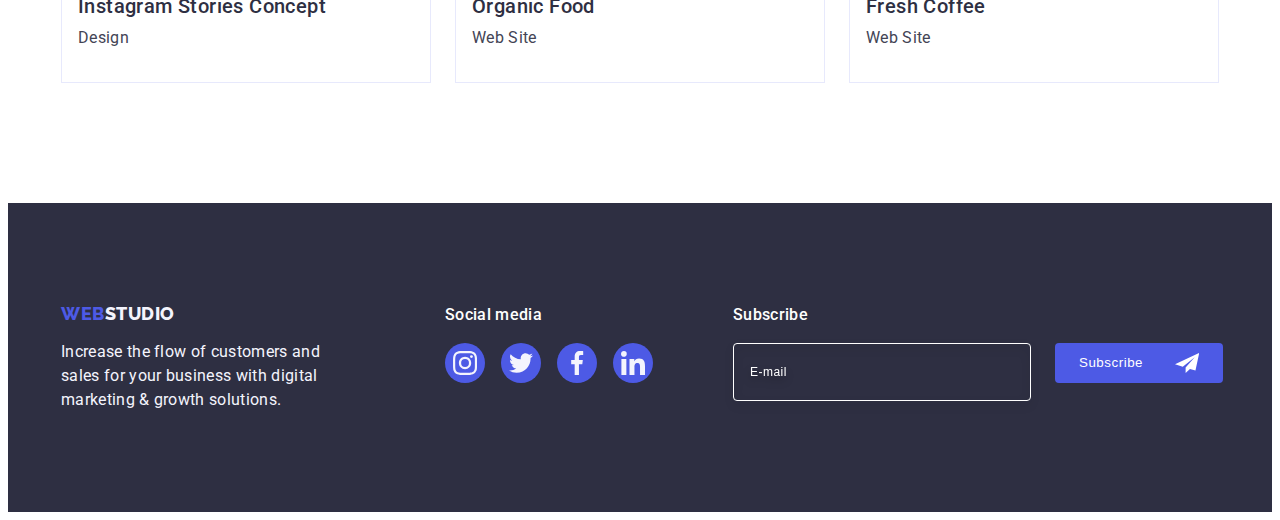
==== commit 4e706198: "Update portfolio.html" ====
--- a/portfolio.html
+++ b/portfolio.html
@@ -335,26 +335,24 @@
           </ul>
         </div>
         <div class="footer-form">
-          <p class="sub-form">Subscribe</p>
-          <div class="form-field">
-            <form>
-              <label class="footer-label">
-                <input
-                  class="footer-input"
-                  type="email"
-                  name="email"
-                  placeholder="Email"
-                />
-              </label>
-
-              <button class="subscribe" type="submit">
-                Subscribe
-                <svg class="plane" width="24" height="24">
-                  <use href="./images/icons.svg#icon-icon_send"></use>
-                </svg>
-              </button>
-            </form>
-          </div>
+          <p class="sub-par">Subscribe</p>
+
+          <form class="sub-form">
+            <label class="footer-label">
+              <input
+                class="footer-input"
+                type="email"
+                name="email"
+                placeholder="E-mail"
+              />
+            </label>
+            <button class="subscribe" type="submit">
+              Subscribe
+              <svg class="plane" width="24" height="24">
+                <use href="./images/icons.svg#icon-icon_send"></use>
+              </svg>
+            </button>
+          </form>
         </div>
       </div>
     </footer>
--- a/css/styles.css
+++ b/css/styles.css
@@ -527,6 +527,8 @@
   margin: 0;
 }
 
+/* SOCIAL MEDIAS ffff */
+
 .footer-title {
   line-height: 1.5;
   /* or 150% */
@@ -578,19 +580,17 @@
   background-color: #31d0aa;
 }
 
+/* FORM ffff*/
+
 .footer-form {
   margin-left: 80px;
-}
-
-.form-field {
-  display: flex;
+  /* display: flex; */
   flex-direction: row;
 }
 
-.form-field input {
+.footer-form input {
   background-color: transparent;
   border: none;
-  width: 300px;
   height: 40px;
   border: 1px solid #ffffff;
   padding: 8px 16px;
@@ -598,7 +598,7 @@
   outline: none;
 }
 
-.sub-form {
+.sub-par {
   font-weight: 500;
   font-size: 16px;
   line-height: 1.5;
@@ -608,12 +608,38 @@
   margin-bottom: 16px;
 }
 
+.sub-form {
+  /* display: flex; */
+  gap: 24px;
+}
+
 .footer-label {
   filter: drop-shadow(0px 4px 4px rgba(0, 0, 0, 0.15));
   border-radius: 4px;
 }
 
+.footer-input {
+  width: 264px;
+  height: 40px;
+  border: 1px solid #ffffff;
+  background-color: transparent;
+  font-size: 12px;
+  line-height: 1.5;
+  letter-spacing: 0.04em;
+  padding-left: 16px;
+  filter: drop-shadow(0px 4px 4px rgba(0, 0, 0, 0.15));
+  border-radius: 4px;
+  color: #ffffff;
+}
+
+.footer-input::placeholder {
+  color: #ffffff;
+}
+
 .subscribe {
+  font-weight: 500;
+  line-height: 1.5;
+  letter-spacing: 0.04em;
   display: inline-flex;
   align-items: center;
   position: absolute;
@@ -626,6 +652,12 @@
   border-radius: 4px;
   color: #ffffff;
   border-style: none;
+  min-width: 165px;
+  cursor: pointer;
+}
+
+.plane {
+  margin-left: 16px;
 }
 
 /* _$_$_$_$_$_$_$_$_$_$_ADDITIONAL INFO FOR PORTFOLIO */
@@ -779,6 +811,7 @@
 
 .backdrop {
   position: fixed;
+  padding: 72px 24px 24px 24px;
   width: 100%;
   height: 100%;
   background-color: transition background-color 250ms
@@ -874,6 +907,12 @@
 .modal-form {
   position: relative;
   margin-bottom: 10px;
+  display: flex;
+  flex-direction: column;
+}
+
+.modal-field {
+  margin-bottom: 8px;
 }
 
 .input-label {
@@ -902,6 +941,8 @@
   border-radius: 4px;
   padding-left: 38px;
   outline: transparent;
+  background-color: transparent;
+  transition: border-color 250ms cubic-bezier(0.4, 0, 0.2, 1);
 }
 
 .modal-input:focus {
@@ -921,7 +962,7 @@
 
 .modal-icon {
   position: absolute;
-  left: 19px;
+  left: 16px;
   top: 50%;
   transform: translateY(-50%);
 }
@@ -934,6 +975,14 @@
   border-radius: 4px;
   resize: none;
   outline: transparent;
+  margin-bottom: 16px;
+  font-size: 12px;
+  line-height: 1.17;
+  letter-spacing: 0.04em;
+  color: rgba(46, 47, 66, 0.4);
+  background-color: transparent;
+  padding: 8px 16px;
+  transition: border-color 250ms cubic-bezier(0.4, 0, 0.2, 1);
 }
 
 .modal-comment::placeholder {
@@ -950,15 +999,57 @@
   border-color: var(--iris-color);
 }
 
+.check-text {
+  font-size: 12px;
+  line-height: 1.17;
+  /* or 117% */
+  letter-spacing: 0.04em;
+  color: #8e8f99;
+  margin-bottom: 24px;
+  display: flex;
+  align-items: center;
+}
+
+.check-text span {
+  width: 16px;
+  height: 16px;
+  border: 1px solid rgba(46, 47, 66, 0.4);
+  border-radius: 2px;
+  margin-right: 8px;
+  display: flex;
+  align-items: center;
+  justify-content: center;
+  fill: transparent;
+}
+
+.modal-check:checked + .check-text span {
+  background-color: #404bbf;
+  border: none;
+  fill: #f4f4fd;
+}
+
+.privacy-link {
+  margin-left: 4px;
+  color: var(--iris-color);
+}
+
 .btn-send {
+  display: block;
   color: #ffffff;
   border: none;
   background: #4d5ae5;
   box-shadow: 0px 4px 4px rgba(0, 0, 0, 0.15);
   border-radius: 4px;
-  padding: 16px 32px;
+  padding: 16px 48px;
   cursor: pointer;
   transition: background-color 250ms cubic-bezier(0.4, 0, 0.2, 1);
+  min-width: 169px;
+  height: 56px;
+  font-family: "Roboto", sans-serif;
+  font-size: 16px;
+  font-weight: 500;
+  line-height: 1.5;
+  letter-spacing: 0.04em;
 }
 
 .btn-send:hover {
@@ -976,4 +1067,5 @@
 .send-container {
   display: flex;
   justify-content: center;
-}
+  align-items: center;
+}
